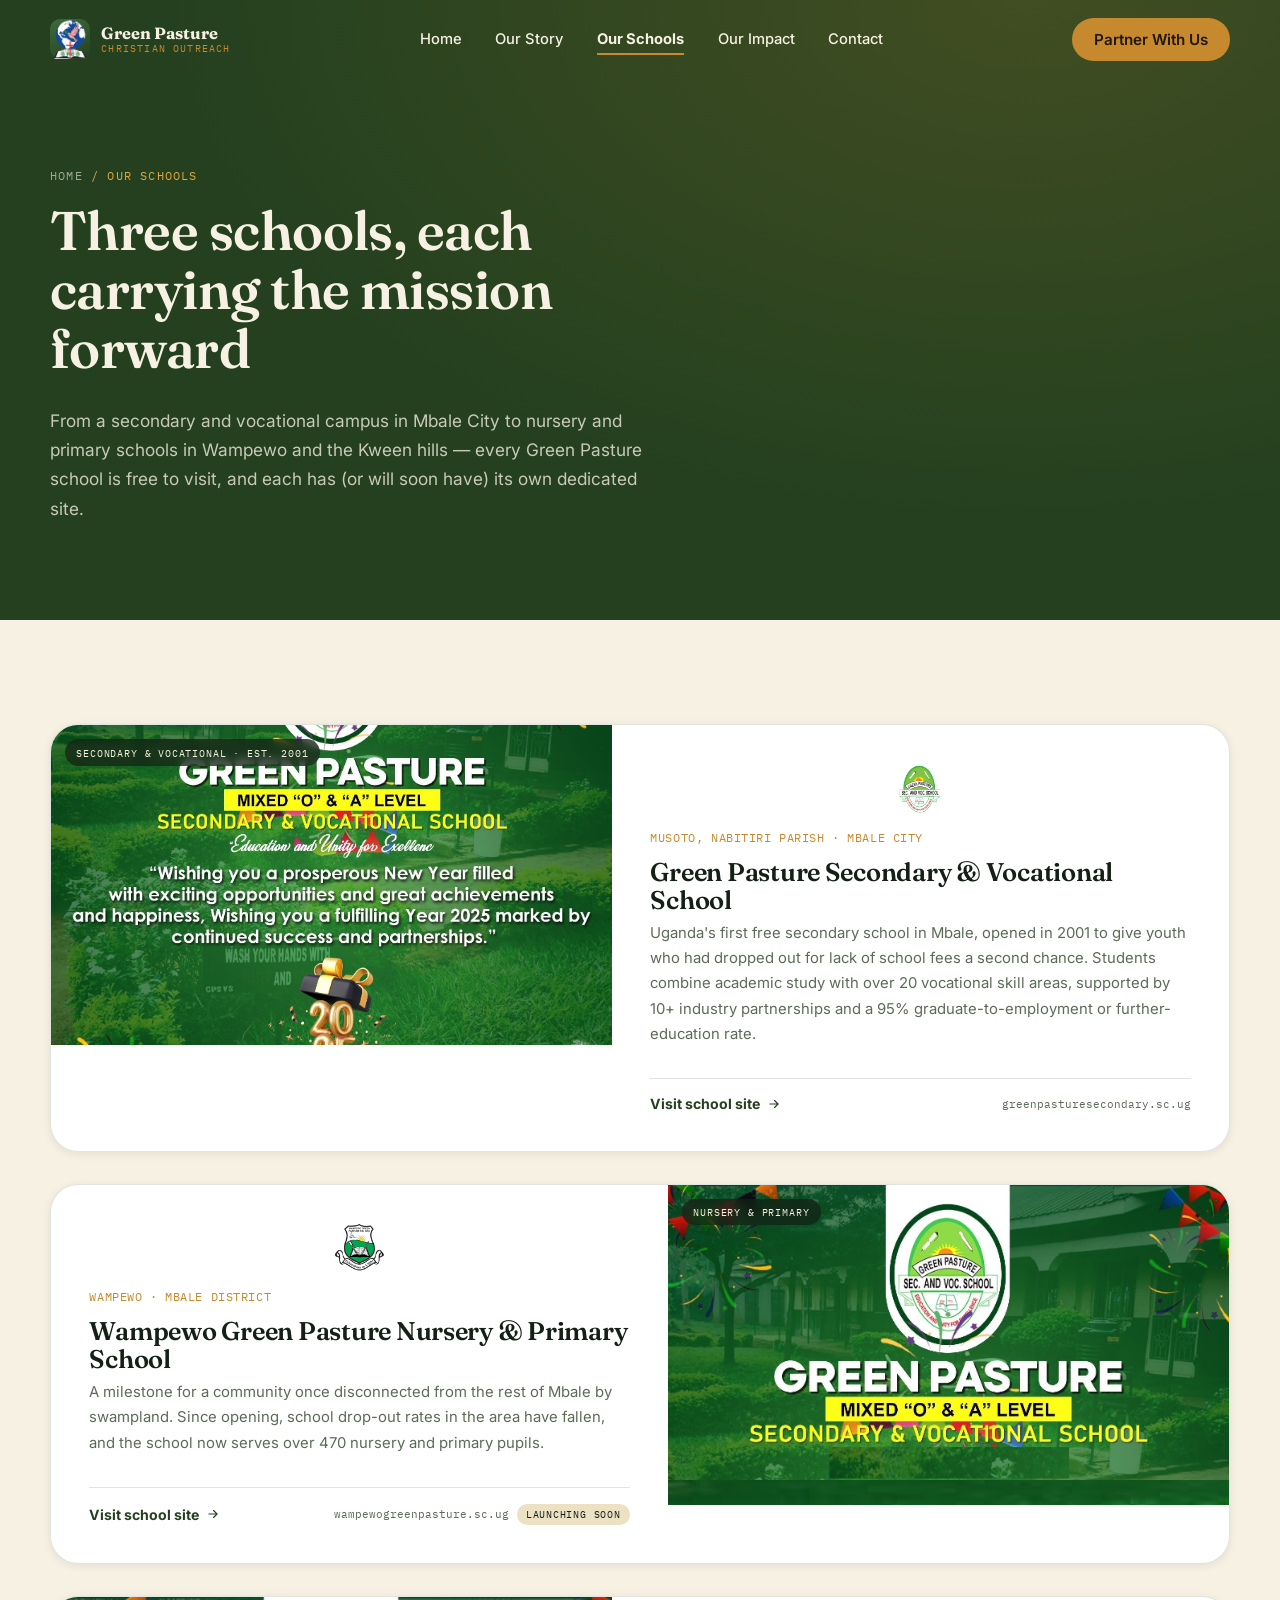
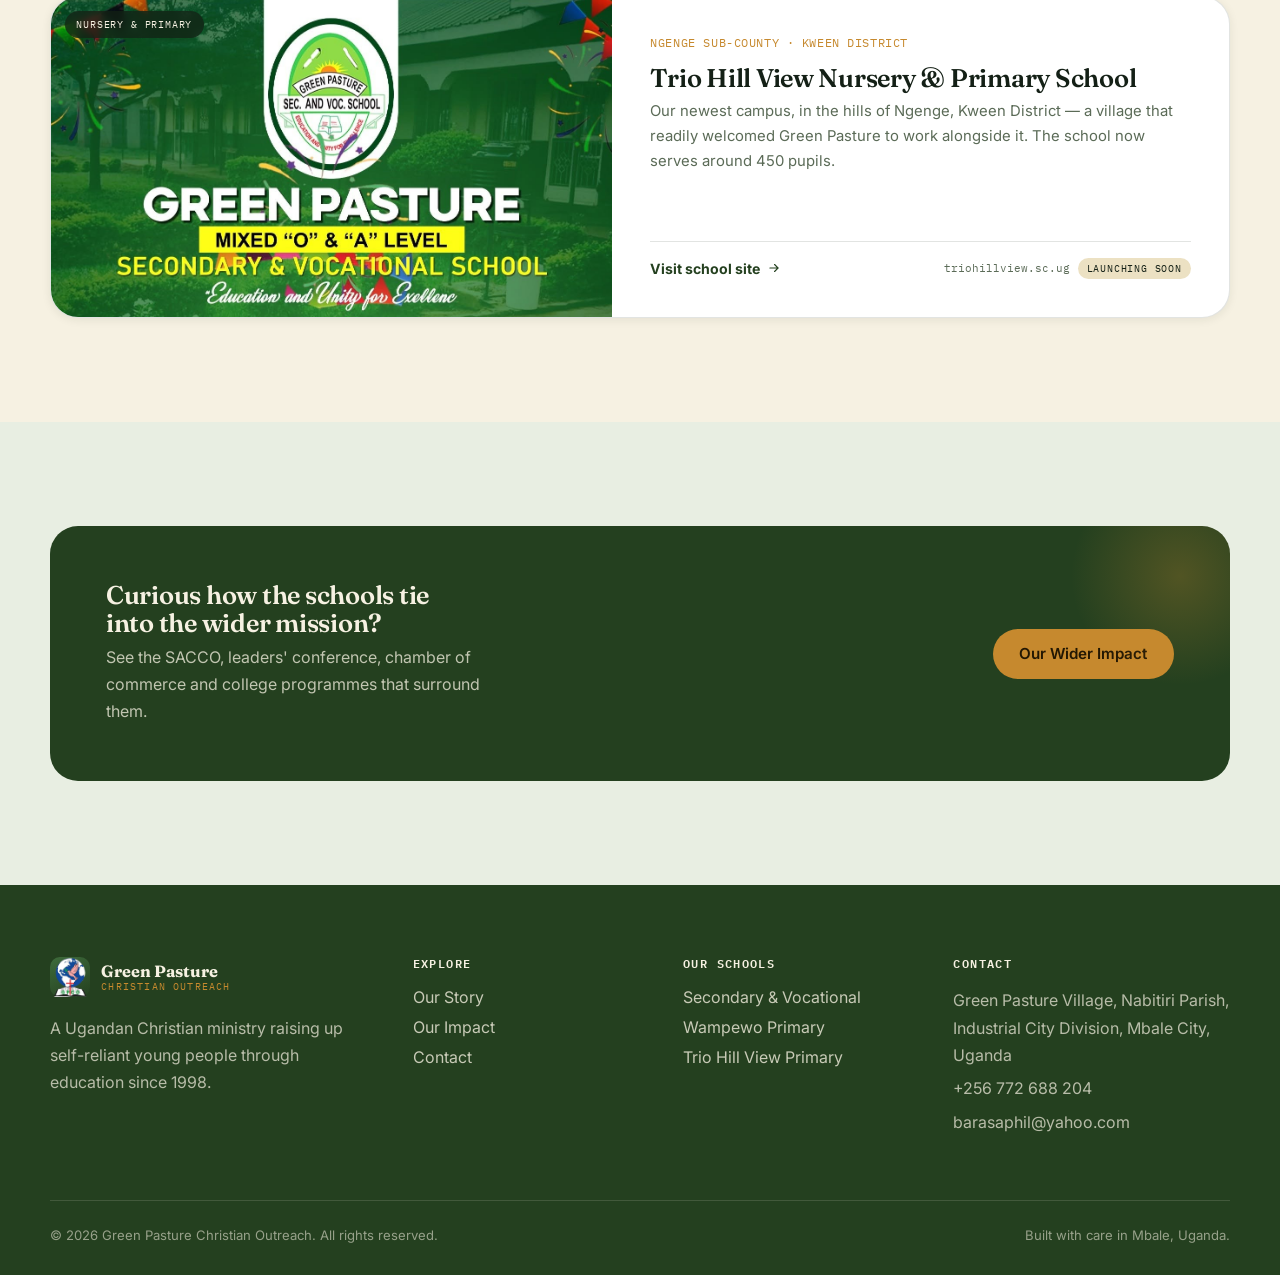
==== schools.html @ 51a28f96 "first commit" ====
<!DOCTYPE html>
<html lang="en">
<head>
<meta charset="UTF-8">
<meta name="viewport" content="width=device-width, initial-scale=1.0">
<title>Our Schools — Green Pasture Christian Outreach</title>
<meta name="description" content="The three Green Pasture schools: Secondary & Vocational in Mbale City, Wampewo Primary in Mbale District, and Trio Hill View Primary in Kween District.">
<link rel="preconnect" href="https://fonts.googleapis.com">
<link rel="preconnect" href="https://fonts.gstatic.com" crossorigin>
<link href="https://fonts.googleapis.com/css2?family=Fraunces:ital,opsz,wght@0,9..144,400;0,9..144,600;0,9..144,700;1,9..144,500&family=Inter:wght@400;500;600;700;800&family=IBM+Plex+Mono:wght@400;500&display=swap" rel="stylesheet">
<link rel="stylesheet" href="css/style.css">
<link rel="stylesheet" href="css/pages.css">
<link rel="stylesheet" href="css/responsive.css">
<link rel="icon" type="image/x-icon" href="favicon_io/favicon.ico">
<link rel="icon" type="image/png" sizes="16x16" href="favicon_io/favicon-16x16.png">
<link rel="icon" type="image/png" sizes="32x32" href="favicon_io/favicon-32x32.png">
<link rel="apple-touch-icon" sizes="180x180" href="favicon_io/apple-touch-icon.png">
<link rel="manifest" href="favicon_io/site.webmanifest">
</head>
<body>

<div class="nav-scrim"></div>
<header class="site-header">
  <div class="container">
    <a href="index.html" class="brand">
      <span class="brand-mark"><img src="assets/logos/gpcologo.png" alt="GPCO Logo" style="height: 40px; width: auto; object-fit: contain;"></span>
      <span class="brand-text"><strong>Green Pasture</strong><span>Christian Outreach</span></span>
    </a>
    <nav class="nav-links" id="site-nav" aria-label="Main">
      <a href="index.html">Home</a>
      <a href="about.html">Our Story</a>
      <a href="schools.html" class="active">Our Schools</a>
      <a href="impact.html">Our Impact</a>
      <a href="contact.html">Contact</a>
      <a href="contact.html" class="btn btn-gold nav-drawer-cta">Partner With Us</a>
    </nav>
    <div class="nav-cta">
      <a href="contact.html" class="btn btn-gold" style="padding:.7rem 1.3rem;">Partner With Us</a>
      <button class="nav-toggle" type="button" aria-label="Open menu" aria-expanded="false" aria-controls="site-nav"><span></span></button>
    </div>
  </div>
</header>

<section class="page-hero">
  <div class="container">
    <div class="crumb"><a href="index.html">Home</a> / Our Schools</div>
    <h1>Three schools, each carrying the mission forward</h1>
    <p>From a secondary and vocational campus in Mbale City to nursery and primary schools in Wampewo and the Kween hills — every Green Pasture school is free to visit, and each has (or will soon have) its own dedicated site.</p>
  </div>
</section>

<section class="section">
  <div class="container">

    <article class="school-card school-feature reveal">
      <div class="media">
        <img src="assets/images/green.jpg" alt="Green Pasture Secondary and Vocational School">
        <span class="tag">Secondary &amp; Vocational &middot; est. 2001</span>
      </div>
      <div class="body">
        <img src="assets/logos/gpsvs.png" alt="GPSVS Logo" style="height: 50px; width: auto; object-fit: contain; display: block; margin-bottom: 1rem;">
        <span class="locality">Musoto, Nabitiri Parish &middot; Mbale City</span>
        <h3>Green Pasture Secondary &amp; Vocational School</h3>
        <p>Uganda's first free secondary school in Mbale, opened in 2001 to give youth who had dropped out for lack of school fees a second chance. Students combine academic study with over 20 vocational skill areas, supported by 10+ industry partnerships and a 95% graduate-to-employment or further-education rate.</p>
        <div class="link-row">
          <a href="https://greenpasturesecondary.sc.ug" target="_blank" rel="noopener">Visit school site
            <svg viewBox="0 0 24 24" fill="none"><path d="M5 12h14M13 6l6 6-6 6" stroke="currentColor" stroke-width="2" stroke-linecap="round"/></svg>
          </a>
          <span class="status">greenpasturesecondary.sc.ug</span>
        </div>
      </div>
    </article>

    <article class="school-card school-feature reverse reveal">
      <div class="body">
        <img src="assets/logos/wampewogp.png" alt="Wampewo GP Logo" style="height: 50px; width: auto; object-fit: contain; display: block; margin-bottom: 1rem;">
        <span class="locality">Wampewo &middot; Mbale District</span>
        <h3>Wampewo Green Pasture Nursery &amp; Primary School</h3>
        <p>A milestone for a community once disconnected from the rest of Mbale by swampland. Since opening, school drop-out rates in the area have fallen, and the school now serves over 470 nursery and primary pupils.</p>
        <div class="link-row">
          <a href="https://wampewogreenpasture.sc.ug" target="_blank" rel="noopener">Visit school site
            <svg viewBox="0 0 24 24" fill="none"><path d="M5 12h14M13 6l6 6-6 6" stroke="currentColor" stroke-width="2" stroke-linecap="round"/></svg>
          </a>
          <span class="status">wampewogreenpasture.sc.ug<span class="badge-soon">Launching soon</span></span>
        </div>
      </div>
      <div class="media">
        <img src="assets/images/green1.jpg" alt="Wampewo Green Pasture Nursery and Primary School">
        <span class="tag">Nursery &amp; Primary</span>
      </div>
    </article>

    <article class="school-card school-feature reveal">
      <div class="media">
        <img src="assets/images/green2.jpg" alt="Trio Hill View Nursery and Primary School">
        <span class="tag">Nursery &amp; Primary</span>
      </div>
      <div class="body">
        <span class="locality">Ngenge Sub-County &middot; Kween District</span>
        <h3>Trio Hill View Nursery &amp; Primary School</h3>
        <p>Our newest campus, in the hills of Ngenge, Kween District — a village that readily welcomed Green Pasture to work alongside it. The school now serves around 450 pupils.</p>
        <div class="link-row">
          <a href="https://triohillview.sc.ug" target="_blank" rel="noopener">Visit school site
            <svg viewBox="0 0 24 24" fill="none"><path d="M5 12h14M13 6l6 6-6 6" stroke="currentColor" stroke-width="2" stroke-linecap="round"/></svg>
          </a>
          <span class="status">triohillview.sc.ug<span class="badge-soon">Launching soon</span></span>
        </div>
      </div>
    </article>

  </div>
</section>

<section class="section section-alt">
  <div class="container">
    <div class="cta-band reveal">
      <div>
        <h3>Curious how the schools tie into the wider mission?</h3>
        <p>See the SACCO, leaders' conference, chamber of commerce and college programmes that surround them.</p>
      </div>
      <div class="cta-actions">
        <a href="impact.html" class="btn btn-gold">Our Wider Impact</a>
      </div>
    </div>
  </div>
</section>

<footer class="site-footer">
  <div class="container">
    <div class="footer-grid">
      <div class="footer-brand">
        <a href="index.html" class="brand">
          <span class="brand-mark"><img src="assets/logos/gpcologo.png" alt="GPCO Logo" style="height: 40px; width: auto; object-fit: contain;"></span>
          <span class="brand-text"><strong>Green Pasture</strong><span>Christian Outreach</span></span>
        </a>
        <p style="margin-top:1.1rem;max-width:32ch;">A Ugandan Christian ministry raising up self-reliant young people through education since 1998.</p>
      </div>
      <div>
        <h4>Explore</h4>
        <ul>
          <li><a href="about.html">Our Story</a></li>
          <li><a href="impact.html">Our Impact</a></li>
          <li><a href="contact.html">Contact</a></li>
        </ul>
      </div>
      <div>
        <h4>Our Schools</h4>
        <ul>
          <li><a href="https://greenpasturesecondary.sc.ug" target="_blank" rel="noopener">Secondary &amp; Vocational</a></li>
          <li><a href="https://wampewogreenpasture.sc.ug" target="_blank" rel="noopener">Wampewo Primary</a></li>
          <li><a href="https://triohillview.sc.ug" target="_blank" rel="noopener">Trio Hill View Primary</a></li>
        </ul>
      </div>
      <div>
        <h4>Contact</h4>
        <p style="margin-bottom:.4rem;">Green Pasture Village, Nabitiri Parish, Industrial City Division, Mbale City, Uganda</p>
        <p style="margin-bottom:.4rem;">+256 772 688 204</p>
        <p>barasaphil@yahoo.com</p>
      </div>
    </div>
    <div class="footer-bottom">
      <span>&copy; <span class="js-year">2026</span> Green Pasture Christian Outreach. All rights reserved.</span>
      <span>Built with care in Mbale, Uganda.</span>
    </div>
  </div>
</footer>

<script src="js/main.js"></script>
</body>
</html>
---- css/style.css ----
/* ==========================================================================
   Green Pasture Christian Outreach — Umbrella Site
   Design system: pasture greens + savanna gold + parchment,
   with a single dusk/indigo "signature" moment for the founding story.
   ========================================================================== */

:root{
  /* --- core palette --- */
  --ink:            #142016;   /* near-black pasture green, body text on light */
  --pasture:        #3E6B3B;   /* primary grass green */
  --pasture-deep:   #24401F;   /* deep green, headers/footers */
  --pasture-pale:   #E8EEE2;   /* pale wash for section backgrounds */
  --gold:           #C6892E;   /* savanna / harvest gold accent */
  --gold-bright:    #E0A63E;
  --cream:          #F6F1E2;   /* warm parchment background */
  --sand:           #ECE1C3;   /* secondary neutral surface */
  --dusk:           #1B2140;   /* indigo dusk — the founding-story section */
  --dusk-2:         #2A2F55;
  --dusk-star:      #E8C77E;

  --white: #ffffff;
  --muted: #5B6B57;
  --border: rgba(20, 32, 22, 0.12);

  /* --- type --- */
  --font-display: 'Fraunces', 'Georgia', serif;
  --font-body: 'Inter', -apple-system, BlinkMacSystemFont, sans-serif;
  --font-mono: 'IBM Plex Mono', 'Courier New', monospace;

  /* --- shape & motion --- */
  --radius-sm: 6px;
  --radius-md: 14px;
  --radius-lg: 28px;
  --ease: cubic-bezier(.22,.61,.36,1);

  --shadow-sm: 0 2px 10px rgba(20,32,22,0.08);
  --shadow-md: 0 12px 32px rgba(20,32,22,0.12);
  --shadow-lg: 0 24px 60px rgba(20,32,22,0.18);
}

*, *::before, *::after{ box-sizing: border-box; }
html{ scroll-behavior: smooth; }
@media (prefers-reduced-motion: reduce){
  html{ scroll-behavior: auto; }
  *, *::before, *::after{ animation-duration: 0.01ms !important; animation-iteration-count: 1 !important; transition-duration: 0.01ms !important; scroll-behavior: auto !important; }
}

body{
  margin: 0;
  font-family: var(--font-body);
  color: var(--ink);
  background: var(--cream);
  -webkit-font-smoothing: antialiased;
  overflow-x: hidden;
}

img{ max-width: 100%; display: block; }
a{ color: inherit; text-decoration: none; }
ul{ list-style: none; margin: 0; padding: 0; }
button{ font: inherit; cursor: pointer; }

h1,h2,h3,h4{
  font-family: var(--font-display);
  font-weight: 600;
  line-height: 1.08;
  margin: 0 0 .5em;
  letter-spacing: -0.01em;
}
p{ margin: 0 0 1em; line-height: 1.7; color: var(--muted); }

.container{
  width: min(1180px, 100% - 3rem);
  margin-inline: auto;
}

.eyebrow{
  display: inline-flex;
  align-items: center;
  gap: .55rem;
  font-family: var(--font-mono);
  font-size: .72rem;
  letter-spacing: .16em;
  text-transform: uppercase;
  color: var(--gold);
  margin-bottom: 1rem;
}
.eyebrow::before{
  content: "";
  width: 22px; height: 1px;
  background: var(--gold);
}

.btn{
  display: inline-flex;
  align-items: center;
  gap: .6rem;
  padding: .9rem 1.6rem;
  border-radius: 999px;
  font-weight: 600;
  font-size: .95rem;
  border: 1px solid transparent;
  transition: transform .35s var(--ease), box-shadow .35s var(--ease), background .3s, color .3s;
  white-space: nowrap;
}
.btn-primary{
  background: var(--pasture-deep);
  color: var(--cream);
  box-shadow: var(--shadow-sm);
}
.btn-primary:hover{ transform: translateY(-2px); box-shadow: var(--shadow-md); background: var(--pasture); }
.btn-gold{
  background: var(--gold);
  color: #221703;
}
.btn-gold:hover{ transform: translateY(-2px); box-shadow: var(--shadow-md); background: var(--gold-bright); }
.btn-outline{
  border-color: rgba(246,241,226,.5);
  color: var(--cream);
}
.btn-outline:hover{ background: rgba(246,241,226,.12); transform: translateY(-2px); }
.btn-outline-dark{
  border-color: var(--border);
  color: var(--ink);
}
.btn-outline-dark:hover{ background: var(--pasture-pale); transform: translateY(-2px); }
.btn svg{ width: 16px; height: 16px; transition: transform .3s var(--ease); }
.btn:hover svg{ transform: translateX(3px); }

/* ---------- header ---------- */
.site-header{
  position: fixed;
  top: 0; left: 0; right: 0;
  z-index: 100;
  padding: 1.1rem 0;
  transition: background .4s var(--ease), padding .4s var(--ease), box-shadow .4s var(--ease);
}
.site-header .container{ display: flex; align-items: center; justify-content: space-between; }
.site-header.scrolled{
  background: rgba(246,241,226,.92);
  backdrop-filter: blur(10px);
  padding: .65rem 0;
  box-shadow: 0 1px 0 var(--border);
}
.brand{ display: flex; align-items: center; gap: .7rem; }
.brand-mark{
  width: 40px; height: 40px;
  border-radius: 10px;
  background: linear-gradient(155deg, var(--pasture) 0%, var(--pasture-deep) 100%);
  display: flex; align-items: center; justify-content: center;
  flex-shrink: 0;
}
.brand-mark svg{ width: 22px; height: 22px; }
.brand-text{ line-height: 1.15; }
.brand-text strong{
  display: block;
  font-family: var(--font-display);
  font-size: 1.02rem;
  color: var(--pasture-deep);
}
.site-header.scrolled .brand-text strong{ color: var(--pasture-deep); }
.brand-text span{
  display: block;
  font-family: var(--font-mono);
  font-size: .62rem;
  letter-spacing: .12em;
  text-transform: uppercase;
  color: var(--gold);
}

.site-header:not(.scrolled) .brand-text strong{ color: var(--cream); }

.nav-links{ display: flex; align-items: center; gap: 2.1rem; }
.nav-links a{
  font-size: .92rem;
  font-weight: 500;
  color: var(--cream);
  position: relative;
  padding: .3rem 0;
}
.site-header.scrolled .nav-links a{ color: var(--ink); }
.nav-links a::after{
  content: "";
  position: absolute; left: 0; right: 100%; bottom: -2px;
  height: 2px; background: var(--gold);
  transition: right .3s var(--ease);
}
.nav-links a:hover::after, .nav-links a.active::after{ right: 0; }
.nav-links a.active{ font-weight: 700; }

.nav-drawer-cta{ display: none; }   /* only shown inside the mobile drawer */
.nav-cta{ display: flex; align-items: center; gap: 1rem; }
.nav-toggle{
  display: none;
  width: 44px; height: 44px;
  border-radius: 50%;
  border: 1px solid rgba(246,241,226,.4);
  background: transparent;
  position: relative;
  flex-shrink: 0;
}
.site-header.scrolled .nav-toggle{ border-color: var(--border); }
.nav-toggle span, .nav-toggle span::before, .nav-toggle span::after{
  content: "";
  position: absolute; left: 12px; right: 12px; height: 2px;
  background: var(--cream);
  transition: transform .3s var(--ease), opacity .3s var(--ease), background .3s;
}
.site-header.scrolled .nav-toggle span,
.site-header.scrolled .nav-toggle span::before,
.site-header.scrolled .nav-toggle span::after{ background: var(--ink); }
.nav-toggle span{ top: 21px; }
.nav-toggle span::before{ top: -7px; left: 0; right: 0; }
.nav-toggle span::after{ top: 7px; left: 0; right: 0; }
.nav-toggle.open span{ background: transparent; }
.nav-toggle.open span::before{ transform: translateY(7px) rotate(45deg); }
.nav-toggle.open span::after{ transform: translateY(-7px) rotate(-45deg); }

/* ---------- footer ---------- */
.site-footer{
  background: var(--pasture-deep);
  color: rgba(246,241,226,.82);
  padding: 4.5rem 0 0;
}
.footer-grid{
  display: grid;
  grid-template-columns: 1.4fr 1fr 1fr 1.2fr;
  gap: 2.5rem;
  padding-bottom: 3rem;
  border-bottom: 1px solid rgba(246,241,226,.14);
}
.footer-grid h4{
  color: var(--cream);
  font-family: var(--font-mono);
  font-size: .72rem;
  letter-spacing: .12em;
  text-transform: uppercase;
  font-weight: 600;
  margin-bottom: 1.1rem;
}
.footer-grid p{ color: rgba(246,241,226,.7); }
.footer-grid li{ margin-bottom: .6rem; }
.footer-grid a{ color: rgba(246,241,226,.78); transition: color .25s; }
.footer-grid a:hover{ color: var(--gold-bright); }
.footer-brand .brand-text strong{ color: var(--cream); }
.footer-social{ display: flex; gap: .7rem; margin-top: 1.3rem; }
.footer-social a{
  width: 38px; height: 38px; border-radius: 50%;
  border: 1px solid rgba(246,241,226,.25);
  display: flex; align-items: center; justify-content: center;
}
.footer-social a:hover{ background: var(--gold); border-color: var(--gold); color: #221703; }
.footer-social svg{ width: 16px; height: 16px; }
.footer-bottom{
  display: flex; justify-content: space-between; align-items: center;
  padding: 1.6rem 0 2rem;
  font-size: .82rem;
  color: rgba(246,241,226,.55);
  flex-wrap: wrap;
  gap: .8rem;
}
.footer-bottom a{ color: rgba(246,241,226,.55); }
.footer-bottom a:hover{ color: var(--gold-bright); }

/* ---------- reveal-on-scroll ---------- */
.reveal{ opacity: 0; transform: translateY(28px); transition: opacity .9s var(--ease), transform .9s var(--ease); }
.reveal.is-visible{ opacity: 1; transform: none; }
.reveal-stagger > *{ opacity: 0; transform: translateY(24px); transition: opacity .8s var(--ease), transform .8s var(--ease); }
.reveal-stagger.is-visible > *{ opacity: 1; transform: none; }
.reveal-stagger.is-visible > *:nth-child(1){ transition-delay: .05s; }
.reveal-stagger.is-visible > *:nth-child(2){ transition-delay: .15s; }
.reveal-stagger.is-visible > *:nth-child(3){ transition-delay: .25s; }
.reveal-stagger.is-visible > *:nth-child(4){ transition-delay: .35s; }
.reveal-stagger.is-visible > *:nth-child(5){ transition-delay: .45s; }
.reveal-stagger.is-visible > *:nth-child(6){ transition-delay: .55s; }

/* ---------- page hero (inner pages) ---------- */
.page-hero{
  background: var(--pasture-deep);
  color: var(--cream);
  padding: 10.5rem 0 5rem;
  position: relative;
  overflow: hidden;
}
.page-hero::after{
  content: "";
  position: absolute; inset: 0;
  background: radial-gradient(ellipse at 80% 0%, rgba(198,137,46,.18), transparent 60%);
  pointer-events: none;
}
.page-hero .container{ position: relative; z-index: 1; }
.page-hero h1{ font-size: clamp(2.2rem, 4.5vw, 3.4rem); max-width: 18ch; color: var(--cream); }
.page-hero p{ color: rgba(246,241,226,.78); max-width: 56ch; font-size: 1.08rem; }
.crumb{ font-family: var(--font-mono); font-size: .75rem; letter-spacing: .1em; text-transform: uppercase; color: var(--gold-bright); margin-bottom: 1.2rem; }
.crumb a{ color: rgba(246,241,226,.6); }
.crumb a:hover{ color: var(--cream); }
---- css/pages.css ----
/* ==========================================================================
   Page-specific sections
   ========================================================================== */

/* ---------- HOME HERO ---------- */
.hero{
  position: relative;
  min-height: 100vh;
  display: flex;
  flex-direction: column;
  justify-content: flex-end;
  color: var(--cream);
  overflow: hidden;
}
.hero-media{
  position: absolute; inset: 0;
  background: url('../assets/images/hero-school.jpg') center 38%/cover no-repeat;
}
.hero-media::before{
  content: "";
  position: absolute; inset: 0;
  background:
    linear-gradient(180deg, rgba(20,32,22,.55) 0%, rgba(20,32,22,.35) 35%, rgba(20,32,22,.88) 100%),
    linear-gradient(100deg, rgba(36,64,31,.55), rgba(198,137,46,.12));
}
.hero-inner{ position: relative; z-index: 2; padding: 8rem 0 5.5rem; width: 100%; }
.hero-kicker{
  font-family: var(--font-mono);
  font-size: .78rem;
  letter-spacing: .18em;
  text-transform: uppercase;
  color: var(--gold-bright);
  margin-bottom: 1.3rem;
  display: flex; align-items: center; gap: .6rem;
}
.hero-kicker span.dot{ width: 6px; height: 6px; border-radius: 50%; background: var(--gold-bright); display: inline-block; }
.hero h1{
  font-size: clamp(2.6rem, 6vw, 4.6rem);
  color: var(--cream);
  max-width: 15ch;
  margin-bottom: 1.1rem;
}
.hero h1 em{
  font-style: italic;
  color: var(--gold-bright);
}
.hero-sub{
  font-size: 1.15rem;
  color: rgba(246,241,226,.82);
  max-width: 46ch;
  margin-bottom: 2.3rem;
}
.hero-actions{ display: flex; gap: 1rem; flex-wrap: wrap; margin-bottom: 3.2rem; }
.hero-scroll{
  display: inline-flex; align-items: center; gap: .7rem;
  font-family: var(--font-mono); font-size: .72rem; letter-spacing: .1em; text-transform: uppercase;
  color: rgba(246,241,226,.65);
}
.hero-scroll .line{ width: 34px; height: 1px; background: rgba(246,241,226,.4); position: relative; overflow: hidden; }
.hero-scroll .line::after{
  content: ""; position: absolute; left: -100%; top:0; bottom:0; width: 100%;
  background: var(--gold-bright);
  animation: scrollline 2.4s ease-in-out infinite;
}
@keyframes scrollline{ 0%{ left:-100%; } 50%{ left: 0; } 100%{ left: 100%; } }

.hero-locations{
  position: relative; z-index: 2;
}
.hero-locations .container{
  display: flex; flex-direction: column; align-items: center;
  padding: 1.4rem 0;
}
.hero-locations-logo{ text-align: center; margin-bottom: 1.5rem; }
.hero-locations-logo img{ height: 60px; width: auto; object-fit: contain; margin-inline: auto; }
.hero-locations .loc-row{
  display: grid; grid-template-columns: repeat(3,1fr);
  width: 100%;
  border-top: 1px solid rgba(246,241,226,.18);
  padding-top: 1.4rem;
}
.hero-locations .loc{
  padding: 0 1.4rem;
  border-left: 1px solid rgba(246,241,226,.18);
  font-family: var(--font-mono);
  font-size: .74rem;
  letter-spacing: .04em;
  color: rgba(246,241,226,.75);
}
.hero-locations .loc:first-child{ border-left: none; padding-left: 0; }
.hero-locations .loc b{ display:block; color: var(--cream); font-family: var(--font-body); font-weight: 700; font-size: .92rem; margin-bottom: .2rem; letter-spacing: 0; }

/* ---------- SECTION generic ---------- */
.section{ padding: 6.5rem 0; }
.section-tight{ padding: 4.5rem 0; }
.section-head{ max-width: 62ch; margin-bottom: 3.2rem; }
.section-head.center{ margin-inline: auto; text-align: center; }
.section-alt{ background: var(--pasture-pale); }

/* ---------- SCHOOLS GRID ---------- */
.schools-grid{
  display: grid;
  grid-template-columns: repeat(3, 1fr);
  gap: 1.6rem;
}
.school-card{
  background: var(--white);
  border-radius: var(--radius-lg);
  overflow: hidden;
  box-shadow: var(--shadow-sm);
  border: 1px solid var(--border);
  display: flex; flex-direction: column;
  transition: transform .45s var(--ease), box-shadow .45s var(--ease);
}
.school-card:hover{ transform: translateY(-8px); box-shadow: var(--shadow-lg); }
.school-card .media{
  height: 210px; position: relative; overflow: hidden;
}
.school-card .media img{ width: 100%; height: 100%; object-fit: cover; transition: transform .7s var(--ease); }
.school-card:hover .media img{ transform: scale(1.07); }
.school-card .tag{
  position: absolute; top: 14px; left: 14px;
  background: rgba(20,32,22,.72);
  color: var(--cream);
  font-family: var(--font-mono);
  font-size: .65rem;
  letter-spacing: .08em;
  text-transform: uppercase;
  padding: .4rem .7rem;
  border-radius: 999px;
  backdrop-filter: blur(4px);
}
.school-card .body{ padding: 1.7rem 1.7rem 2rem; display: flex; flex-direction: column; flex: 1; }
.school-card h3{ font-size: 1.3rem; margin-bottom: .4rem; }
.school-card .locality{
  font-family: var(--font-mono); font-size: .72rem; letter-spacing: .05em; text-transform: uppercase;
  color: var(--gold); margin-bottom: .9rem; display:block;
}
.school-card p{ font-size: .93rem; flex: 1; }
.school-card .link-row{
  display: flex; align-items: center; justify-content: space-between;
  margin-top: 1rem; padding-top: 1rem; border-top: 1px solid var(--border);
}
.school-card .link-row a{ font-weight: 700; font-size: .88rem; color: var(--pasture-deep); display: flex; align-items: center; gap: .4rem; }
.school-card .link-row a svg{ width: 14px; height: 14px; transition: transform .3s var(--ease); }
.school-card .link-row a:hover svg{ transform: translateX(3px); }
.school-card .status{ font-family: var(--font-mono); font-size: .68rem; color: var(--muted); }

/* ---------- SCHOOL FEATURE ROWS (schools.html detail cards) ---------- */
.school-feature{
  display: grid;
  grid-template-columns: 1fr 1.1fr;
  margin-bottom: 2rem;
}
.school-feature:last-child{ margin-bottom: 0; }
.school-feature.reverse{ grid-template-columns: 1.1fr 1fr; }
.school-feature.reverse .media{ order: 2; }
.school-feature.reverse .body{ order: 1; }
.school-feature .media{
  position: relative;
  overflow: hidden;
  min-height: 320px;
}
.school-feature .media img{
  width: 100%;
  height: 100%;
  object-fit: cover;
  display: block;
}
.school-feature .body{ padding: 2.4rem; }
.school-feature .body h3{ font-size: 1.6rem; }

/* ---------- DUSK / FOUNDING STORY — signature section ---------- */
.dusk{
  position: relative;
  background: radial-gradient(ellipse 70% 60% at 50% 0%, var(--dusk-2), var(--dusk) 70%);
  color: var(--cream);
  padding: 8rem 0;
  overflow: hidden;
  isolation: isolate;
}
.dusk-stars{ position: absolute; inset: 0; z-index: 0; opacity: .8; }
.dusk-glow{
  position: absolute; left: 50%; top: 18%;
  width: 480px; height: 480px;
  transform: translate(-50%,-50%);
  background: radial-gradient(circle, rgba(232,199,126,.16), transparent 70%);
  z-index: 0;
  animation: duskbreathe 7s ease-in-out infinite;
}
@keyframes duskbreathe{ 0%,100%{ opacity: .55; } 50%{ opacity: 1; } }
.dusk-inner{ position: relative; z-index: 1; max-width: 760px; margin-inline: auto; text-align: center; }
.dusk .eyebrow{ justify-content: center; color: var(--dusk-star); }
.dusk .eyebrow::before{ background: var(--dusk-star); }
.dusk h2{
  font-size: clamp(1.9rem, 3.6vw, 2.7rem);
  color: var(--cream);
  margin-bottom: 1.6rem;
}
.dusk-quote{
  font-family: var(--font-display);
  font-style: italic;
  font-size: clamp(1.15rem, 2vw, 1.45rem);
  line-height: 1.65;
  color: rgba(246,241,226,.92);
  margin: 0 auto 1.8rem;
  max-width: 52ch;
  opacity: 0;
  transform: translateY(14px);
  transition: opacity 1.1s var(--ease), transform 1.1s var(--ease);
}
.dusk.is-visible .dusk-quote{ opacity: 1; transform: none; }
.dusk-quote:nth-of-type(2){ transition-delay: .35s; }
.dusk-quote:nth-of-type(3){ transition-delay: .7s; }
.dusk-attribution{
  font-family: var(--font-mono);
  font-size: .74rem;
  letter-spacing: .08em;
  text-transform: uppercase;
  color: var(--dusk-star);
  opacity: 0;
  transition: opacity 1.1s var(--ease) 1s;
}
.dusk.is-visible .dusk-attribution{ opacity: .85; }
.dusk-verse{
  margin-top: 2.6rem;
  padding-top: 2rem;
  border-top: 1px solid rgba(246,241,226,.15);
  font-family: var(--font-mono);
  font-size: .78rem;
  letter-spacing: .06em;
  color: rgba(246,241,226,.55);
}

/* ---------- STATS BAND ---------- */
.stats-band{
  background: var(--ink);
  color: var(--cream);
  padding: 4rem 0;
}
.stats-grid{
  display: grid; grid-template-columns: repeat(4,1fr);
  gap: 2rem;
}
.stat b{
  display: block;
  font-family: var(--font-display);
  font-size: clamp(2.1rem, 4vw, 3rem);
  color: var(--gold-bright);
  line-height: 1;
  margin-bottom: .5rem;
}
.stat span{
  font-family: var(--font-mono); font-size: .74rem; letter-spacing: .04em;
  color: rgba(246,241,226,.68);
}

/* ---------- PROGRAMS ---------- */
.programs-grid{
  display: grid; grid-template-columns: repeat(2, 1fr); gap: 1.4rem;
}
.program-card{
  background: var(--white);
  border: 1px solid var(--border);
  border-radius: var(--radius-md);
  padding: 2rem;
  position: relative;
  transition: box-shadow .4s var(--ease), transform .4s var(--ease), border-color .4s;
}
.program-card:hover{ box-shadow: var(--shadow-md); transform: translateY(-4px); border-color: transparent; }
.program-card .num{
  font-family: var(--font-mono); font-size: .72rem; color: var(--gold); letter-spacing: .1em; margin-bottom: 1rem; display:block;
}
.program-card h3{ font-size: 1.2rem; margin-bottom: .6rem; }
.program-card p{ font-size: .92rem; margin-bottom: 0; }

/* ---------- PARTNERS ---------- */
.partners-row{
  display: flex; align-items: center; justify-content: space-between; gap: 2rem; flex-wrap: wrap;
}
.partner-logo{
  display: flex; align-items: center; gap: .8rem;
  padding: .9rem 1.3rem;
  background: var(--white);
  border: 1px solid var(--border);
  border-radius: 999px;
  font-weight: 600; font-size: .88rem;
}
.partner-logo img{ width: 30px; height: 30px; border-radius: 50%; object-fit: cover; }

/* ---------- ORIGIN / TIMELINE (about page) ---------- */
.timeline{ position: relative; padding-left: 2.4rem; }
.timeline::before{
  content: ""; position: absolute; left: 6px; top: 6px; bottom: 6px; width: 2px;
  background: linear-gradient(var(--gold), var(--pasture));
}
.tl-item{ position: relative; padding-bottom: 2.6rem; }
.tl-item:last-child{ padding-bottom: 0; }
.tl-item::before{
  content: ""; position: absolute; left: -2.4rem; top: 4px;
  width: 14px; height: 14px; border-radius: 50%;
  background: var(--cream); border: 3px solid var(--gold);
}
.tl-item .yr{ font-family: var(--font-mono); font-size: .78rem; letter-spacing: .06em; color: var(--gold); display:block; margin-bottom: .3rem; }
.tl-item h4{ font-size: 1.15rem; margin-bottom: .4rem; }
.tl-item p{ font-size: .94rem; }

/* ---------- VALUES ---------- */
.values-grid{ display: grid; grid-template-columns: repeat(5, 1fr); gap: 1rem; }
.value-pill{
  text-align: center; padding: 1.6rem 1rem;
  border: 1px solid var(--border); border-radius: var(--radius-md);
  background: var(--white);
}
.value-pill span{ font-family: var(--font-mono); font-size: .68rem; color: var(--gold); display:block; margin-bottom:.5rem; letter-spacing: .08em; }
.value-pill b{ font-family: var(--font-display); font-size: 1.02rem; font-weight: 600; }
.values-grid.cols-4{ grid-template-columns: repeat(4, 1fr); }

/* ---------- QUOTE / MESSAGE BLOCK ---------- */
.message-block{
  display: grid; grid-template-columns: .8fr 1.2fr; gap: 3rem; align-items: center;
}
.message-block img{ border-radius: var(--radius-lg); box-shadow: var(--shadow-md); }
.message-block blockquote{
  font-family: var(--font-display); font-style: italic; font-size: 1.3rem;
  color: var(--pasture-deep); margin: 0 0 1.2rem; line-height: 1.55;
}
.message-block cite{ font-family: var(--font-mono); font-size: .78rem; letter-spacing: .05em; color: var(--muted); font-style: normal; }
.message-block.split-even{ grid-template-columns: 1fr 1fr; margin-bottom: 3rem; }

/* ---------- CONTACT ---------- */
.contact-grid{ display: grid; grid-template-columns: 1fr 1fr; gap: 3rem; }
.contact-card{
  background: var(--white); border: 1px solid var(--border); border-radius: var(--radius-md);
  padding: 1.4rem 1.6rem; margin-bottom: 1rem; display: flex; gap: 1rem; align-items: flex-start;
}
.contact-card .ic{
  width: 40px; height: 40px; border-radius: 50%; background: var(--pasture-pale);
  display: flex; align-items:center; justify-content:center; flex-shrink:0;
}
.contact-card .ic svg{ width: 18px; height:18px; color: var(--pasture-deep); }
.contact-card h4{ font-size: .95rem; margin-bottom: .25rem; }
.contact-card p{ font-size: .88rem; margin: 0; }

.form-field{ margin-bottom: 1.2rem; }
.form-field label{ display:block; font-family: var(--font-mono); font-size: .72rem; letter-spacing: .05em; text-transform: uppercase; color: var(--muted); margin-bottom: .5rem; }
.form-field input, .form-field select, .form-field textarea{
  width: 100%; padding: .85rem 1rem; border-radius: var(--radius-sm); border: 1px solid var(--border);
  background: var(--white); font-family: var(--font-body); font-size: .95rem; color: var(--ink);
  transition: border-color .25s, box-shadow .25s;
}
.form-field input:focus, .form-field select:focus, .form-field textarea:focus{
  outline: none; border-color: var(--pasture); box-shadow: 0 0 0 3px rgba(62,107,59,.15);
}
.form-row{ display: grid; grid-template-columns: 1fr 1fr; gap: 1rem; }

/* Custom dropdown — built by main.js from <select>; only displayed on mobile (see responsive.css).
   The list is always exactly as wide as the field, so it can never spill outside the screen. */
.cselect{ display: none; position: relative; }
.cselect-btn{
  width: 100%; display: flex; align-items: center; justify-content: space-between; gap: .8rem;
  text-align: left; padding: .85rem 1rem; min-height: 48px;
  border-radius: var(--radius-sm); border: 1px solid var(--border);
  background: var(--white); color: var(--ink);
  font-family: var(--font-body); font-size: 1rem;
  transition: border-color .25s, box-shadow .25s;
}
.cselect-btn > span{ overflow: hidden; text-overflow: ellipsis; white-space: nowrap; min-width: 0; }
.cselect-btn svg{ width: 16px; height: 16px; flex-shrink: 0; color: var(--muted); transition: transform .25s var(--ease); }
.cselect.open .cselect-btn svg{ transform: rotate(180deg); }
.cselect-btn:focus-visible, .cselect.open .cselect-btn{
  outline: none; border-color: var(--pasture); box-shadow: 0 0 0 3px rgba(62,107,59,.15);
}
.cselect-list{
  position: absolute; left: 0; right: 0; top: calc(100% + 6px); z-index: 30;
  margin: 0; padding: .35rem; list-style: none;
  background: var(--white); border: 1px solid var(--border); border-radius: var(--radius-md);
  box-shadow: var(--shadow-md);
  max-height: min(15rem, 45vh); overflow-y: auto; overscroll-behavior: contain;
  opacity: 0; visibility: hidden; transform: translateY(-6px);
  transition: opacity .2s, transform .2s var(--ease), visibility 0s linear .2s;
}
.cselect.open .cselect-list{ opacity: 1; visibility: visible; transform: none; transition: opacity .2s, transform .2s var(--ease), visibility 0s; }
.cselect.up .cselect-list{ top: auto; bottom: calc(100% + 6px); transform: translateY(6px); }
.cselect.up.open .cselect-list{ transform: none; }
.cselect-list li{
  display: flex; align-items: center; justify-content: space-between; gap: .6rem;
  min-height: 44px; padding: .65rem .85rem; border-radius: 8px;
  font-size: .98rem; cursor: pointer; -webkit-tap-highlight-color: transparent;
}
.cselect-list li.is-active{ background: rgba(62,107,59,.10); }
.cselect-list li[aria-selected="true"]{ background: var(--pasture-pale); color: var(--pasture-deep); font-weight: 600; }
.cselect-list li[aria-selected="true"]::after{
  content: ""; width: 6px; height: 11px; flex-shrink: 0;
  border: solid var(--pasture); border-width: 0 2px 2px 0; transform: rotate(45deg) translate(-2px,-2px);
}
.form-note{ font-size: .82rem; color: var(--muted); margin-top: .8rem; }

/* ---------- CTA BAND ---------- */
.cta-band{
  background: var(--pasture-deep);
  color: var(--cream);
  border-radius: var(--radius-lg);
  padding: 3.5rem;
  display: flex; align-items: center; justify-content: space-between; gap: 2rem; flex-wrap: wrap;
  position: relative; overflow: hidden;
}
.cta-band::after{
  content:""; position:absolute; right: -60px; top: -60px; width: 220px; height: 220px; border-radius:50%;
  background: radial-gradient(circle, rgba(198,137,46,.28), transparent 70%);
}
.cta-band h3{ color: var(--cream); font-size: 1.6rem; max-width: 22ch; margin-bottom: .4rem; }
.cta-band p{ color: rgba(246,241,226,.75); margin: 0; max-width: 40ch; }
.cta-band .cta-actions{ display:flex; gap: 1rem; flex-wrap: wrap; }

/* ---------- 404 / coming soon badge ---------- */
.badge-soon{
  display:inline-block; font-family: var(--font-mono); font-size: .62rem; letter-spacing:.08em; text-transform:uppercase;
  padding:.25rem .55rem; border-radius: 999px; background: var(--sand); color: var(--ink); margin-left:.5rem;
}


/* ---------- FEATURED VIDEOS ---------- */
.featured-videos{
  background: var(--white);
}
.featured-videos-grid{
  display: grid;
  grid-template-columns: repeat(2, minmax(0, 1fr));
  gap: 1.6rem;
}
.video-card{
  min-width: 0;
  overflow: hidden;
  border-radius: var(--radius-lg);
  background: var(--white);
  border: 1px solid var(--border);
  box-shadow: var(--shadow-sm);
}
.video-frame{
  position: relative;
  width: 100%;
  aspect-ratio: 560 / 322;
  overflow: hidden;
  background: #111;
}
.video-frame iframe{
  position: absolute;
  inset: 0;
  display: block;
  width: 100%;
  height: 100%;
  max-width: 100%;
  border: 0;
}

@media (max-width: 760px){
  .featured-videos-grid{
    grid-template-columns: 1fr;
  }
}

@media (max-width: 480px){
  .featured-videos{
    padding-top: 4.5rem;
    padding-bottom: 4.5rem;
  }
}
---- css/responsive.css ----
/* ==========================================================================
   Responsive rules
   Breakpoints: 1024 (tablet), 860 (nav switch), 680 (large phone),
   560 (phone), 400 (small phone), 340 (very small phone)
   ========================================================================== */

/* ---------- 1024px — tablets / small laptops ---------- */
@media (max-width: 1024px){
  .schools-grid{ grid-template-columns: repeat(2, 1fr); }
  .stats-grid{ grid-template-columns: repeat(2, 1fr); row-gap: 2.2rem; }
  .programs-grid{ grid-template-columns: 1fr; }
  .values-grid, .values-grid.cols-4{ grid-template-columns: repeat(3, 1fr); }
  .message-block, .message-block.split-even{ grid-template-columns: 1fr; margin-bottom: 2.4rem; }
  .message-block img{ max-width: 380px; margin-inline: auto; }
  .contact-grid{ grid-template-columns: 1fr; }
  .footer-grid{ grid-template-columns: 1fr 1fr; }
  .school-feature, .school-feature.reverse{ grid-template-columns: 1fr; gap: 0; }
  .school-feature .media, .school-feature.reverse .media{ order: 0; min-height: 280px; }
  .school-feature .body, .school-feature.reverse .body{ order: 1; }
}

/* ---------- 860px — mobile nav takes over ---------- */
@media (max-width: 860px){
  /* ----- mobile menu (hamburger + slide-in drawer) ----- */
  /* backdrop-filter on the header would trap the fixed drawer inside it, so drop it on mobile */
  .site-header.scrolled{ -webkit-backdrop-filter: none; backdrop-filter: none; background: rgba(246,241,226,.97); }
  .nav-cta{ position: relative; z-index: 95; }           /* keeps the toggle (X) above the drawer */
  .nav-cta .btn{ transition: opacity .25s; }
  .nav-toggle{ display: block; transition: background .3s, border-color .3s; }

  .nav-links{
    position: fixed; top: 0; right: 0; bottom: 0; left: auto;
    width: min(340px, 86vw); height: 100vh; height: 100dvh;
    background: linear-gradient(170deg, var(--pasture-deep) 0%, #1a3016 100%);
    box-shadow: -24px 0 60px rgba(10,20,10,.35);
    flex-direction: column; align-items: stretch; justify-content: flex-start;
    padding: 5.4rem 1.8rem calc(1.6rem + env(safe-area-inset-bottom, 0px));
    gap: 0;
    transform: translateX(100%);
    visibility: hidden;                                    /* closed links can't be tabbed to */
    transition: transform .45s var(--ease), visibility 0s linear .45s;
    z-index: 90;
    overflow-y: auto; overscroll-behavior: contain;
  }
  .nav-links.open{ transform: none; visibility: visible; transition: transform .45s var(--ease), visibility 0s; }
  .nav-links::before{
    content: "Menu";
    font-family: var(--font-mono); font-size: .7rem; letter-spacing: .18em; text-transform: uppercase;
    color: var(--gold-bright); margin-bottom: .5rem;
  }
  .nav-links::after{
    content: "Uganda \00B7  Since 1998";
    margin-top: auto; padding-top: 2rem;
    font-family: var(--font-mono); font-size: .68rem; letter-spacing: .14em; text-transform: uppercase;
    color: rgba(246,241,226,.45);
  }
  .nav-links a{
    display: flex; align-items: center; justify-content: space-between;
    min-height: 54px; padding: .9rem 0;
    font-family: var(--font-display); font-size: 1.35rem; font-weight: 600; letter-spacing: -.01em;
    color: var(--cream) !important;
    border-bottom: 1px solid rgba(246,241,226,.12);
    opacity: 0; transform: translateX(18px);
    transition: opacity .4s var(--ease), transform .4s var(--ease), color .2s;
  }
  .nav-links a::after{                                     /* chevron instead of the desktop underline */
    content: ""; position: static; right: auto; bottom: auto;
    width: 8px; height: 8px; background: none;
    border-top: 2px solid currentColor; border-right: 2px solid currentColor;
    transform: rotate(45deg); opacity: .4; transition: opacity .3s;
  }
  .nav-links a.active{ color: var(--gold-bright) !important; }
  .nav-links a.active::after{ opacity: 1; }
  .nav-links a:active{ background: rgba(246,241,226,.06); }
  .nav-links.open a{ opacity: 1; transform: none; }
  .nav-links.open a:nth-child(1){ transition-delay: .10s; }
  .nav-links.open a:nth-child(2){ transition-delay: .15s; }
  .nav-links.open a:nth-child(3){ transition-delay: .20s; }
  .nav-links.open a:nth-child(4){ transition-delay: .25s; }
  .nav-links.open a:nth-child(5){ transition-delay: .30s; }
  .nav-links.open a:nth-child(6){ transition-delay: .36s; }
  .nav-links a.nav-drawer-cta{
    display: inline-flex; justify-content: center;
    margin-top: 1.6rem; min-height: 0; padding: .95rem 1.4rem;
    border-bottom: 0; border-radius: 999px;
    font-family: var(--font-body); font-size: 1rem; font-weight: 700; letter-spacing: 0;
    color: #221703 !important;
  }
  .nav-links a.nav-drawer-cta::after{ display: none; }

  /* toggle turns into a clear X that stays visible on the dark drawer */
  .site-header .nav-toggle.open,
  .site-header.scrolled .nav-toggle.open{ background: rgba(246,241,226,.1); border-color: rgba(246,241,226,.45); }
  .site-header .nav-toggle.open span,
  .site-header.scrolled .nav-toggle.open span{ background: transparent; }
  .site-header .nav-toggle.open span::before,
  .site-header .nav-toggle.open span::after,
  .site-header.scrolled .nav-toggle.open span::before,
  .site-header.scrolled .nav-toggle.open span::after{ background: var(--cream); }

  .nav-scrim{
    position: fixed; inset: 0; background: rgba(14,24,15,.68); -webkit-backdrop-filter: blur(2px); backdrop-filter: blur(2px);
    opacity: 0; pointer-events: none; transition: opacity .4s var(--ease); z-index: 80;
  }
  .nav-scrim.open{ opacity: 1; pointer-events: auto; }

  /* while the menu is open: lock page scroll, clear the header bar, hide the header CTA (it's in the drawer) */
  html.nav-open, html.nav-open body{ overflow: hidden; }
  html.nav-open .site-header, html.nav-open .site-header.scrolled{ background: transparent; box-shadow: none; }
  html.nav-open .site-header .brand-text strong{ color: var(--cream); }
  html.nav-open .nav-cta .btn{ opacity: 0; pointer-events: none; }

  /* ----- dropdowns: swap the native <select> for the contained custom list ----- */
  .cselect{ display: block; }
  .form-field select.has-cselect{ display: none; }
  .form-field input, .form-field textarea{ font-size: 16px; }   /* stops iOS zooming the page on focus */

  .hero-locations .container{ grid-template-columns: 1fr; gap: .9rem; }
  .hero-locations .loc-row{ grid-template-columns: 1fr; row-gap: .9rem; }
  .hero-locations .loc{ border-left: none; padding-left: 0; border-top: 1px solid rgba(246,241,226,.14); padding-top: .9rem; }
  .hero-locations .loc:first-child{ border-top: none; padding-top: 0; }

  .schools-grid{ grid-template-columns: 1fr; }
  .values-grid, .values-grid.cols-4{ grid-template-columns: repeat(2, 1fr); }
  .cta-band{ flex-direction: column; align-items: flex-start; }
  .cta-band .cta-actions{ width: 100%; }
}

/* ---------- 680px — large phones (landscape phones / phablets) ---------- */
@media (max-width: 680px){
  .container{ width: min(1180px, 100% - 2.4rem); }
  .section{ padding: 4.8rem 0; }
  .section-tight{ padding: 3.6rem 0; }
  .section-head{ margin-bottom: 2.4rem; }
  .hero-inner{ padding: 7rem 0 4rem; }
  .hero-actions{ margin-bottom: 2.4rem; }
  .hero-actions .btn{ width: 100%; justify-content: center; }
  .page-hero{ padding: 9rem 0 4rem; }
  .footer-grid{ gap: 2rem; }
  .partners-row{ justify-content: center; text-align: center; }
  .contact-card{ padding: 1.2rem 1.3rem; }
}

/* ---------- 560px — phones ---------- */
@media (max-width: 560px){
  .section{ padding: 4.2rem 0; }
  .stats-grid{ grid-template-columns: 1fr 1fr; }
  .form-row{ grid-template-columns: 1fr; }
  .footer-grid{ grid-template-columns: 1fr; gap: 2rem; }
  .footer-bottom{ flex-direction: column; align-items: flex-start; }
  .page-hero{ padding: 8.5rem 0 3.5rem; }
  .values-grid{ grid-template-columns: 1fr 1fr; }
  .cta-band{ padding: 2.2rem; }
  .cta-band h3{ font-size: 1.35rem; }

  /* "Christian Outreach" tagline stays visible under "Green Pasture" on phones */
  .brand-text strong{ font-size: .95rem; }
  .brand-text span{ font-size: .56rem; letter-spacing: .09em; margin-top: 2px; white-space: nowrap; }
  .site-header:not(.scrolled) .brand-text span{ color: var(--gold-bright); }
  .site-header.scrolled .brand-text span{ color: #9A6614; }
  html.nav-open .site-header .brand-text span{ color: var(--gold-bright); }

  /* hero logo — bigger on phones only (desktop/tablet stay at 60px) */
  .hero-locations-logo{ margin-bottom: 1.2rem; }
  .hero-locations-logo img{ height: 96px; }
  .nav-cta{ gap: .6rem; }
  .nav-cta .btn{ padding: .65rem .9rem; font-size: .82rem; }

  .hero h1{ max-width: 100%; }
  .hero-sub{ max-width: 100%; }
  .hero-scroll{ display: none; }

  .school-card .media{ height: 180px; }
  .school-feature .media, .school-feature.reverse .media{ height: auto; min-height: 220px; }
  .program-card{ padding: 1.5rem; }
  .contact-grid{ gap: 1.6rem; }
  .dusk{ padding: 5.5rem 0; }
  .dusk-verse{ margin-top: 2rem; padding-top: 1.5rem; }

  .timeline{ padding-left: 1.9rem; }
  .tl-item::before{ left: -1.9rem; }
}

/* ---------- 400px — small phones (SE, small Android) ---------- */
@media (max-width: 400px){
  .container{ width: min(1180px, 100% - 2rem); }
  .btn{ padding: .8rem 1.3rem; font-size: .9rem; }
  .eyebrow{ font-size: .66rem; }

  .brand-mark{ width: 34px; height: 34px; }
  .brand-mark svg{ width: 18px; height: 18px; }
  .brand-text strong{ font-size: .88rem; }
  .brand-text span{ font-size: .52rem; letter-spacing: .08em; }
  .nav-toggle{ width: 38px; height: 38px; }
  .nav-cta .btn{ display: none; }

  .hero{ min-height: 100vh; min-height: 100svh; }
  .hero-inner{ padding: 6.5rem 0 3rem; }
  .hero-kicker{ font-size: .7rem; }
  .hero-locations-logo img{ height: 88px; }
  .loc{ font-size: .68rem; }
  .loc b{ font-size: .85rem; }

  .stats-grid{ grid-template-columns: 1fr 1fr; gap: 1.4rem 1rem; }
  .stat b{ font-size: 1.85rem; }
  .values-grid, .values-grid.cols-4{ grid-template-columns: 1fr 1fr; gap: .7rem; }
  .value-pill{ padding: 1.2rem .7rem; }

  .schools-grid{ gap: 1.1rem; }
  .school-card .body{ padding: 1.3rem 1.3rem 1.6rem; }
  .school-card h3{ font-size: 1.15rem; }
  .school-feature .media, .school-feature.reverse .media{ min-height: 190px; }
  .school-feature .body h3{ font-size: 1.3rem; }

  .program-card{ padding: 1.3rem; }
  .contact-card{ flex-direction: column; }
  .contact-card .ic{ width: 34px; height: 34px; }

  .footer-social a{ width: 34px; height: 34px; }
  .footer-bottom{ font-size: .76rem; }

  .cta-band{ padding: 1.8rem; }
  .cta-band .cta-actions .btn{ width: 100%; justify-content: center; }

  .dusk-quote{ font-size: 1.02rem; }
  .message-block img{ max-width: 100%; }
}

/* ---------- 340px — very small phones ---------- */
@media (max-width: 340px){
  .stats-grid{ grid-template-columns: 1fr; }
  .values-grid, .values-grid.cols-4{ grid-template-columns: 1fr; }
  .hero h1{ font-size: 2.1rem; }
  .hero-locations-logo img{ height: 76px; }
  .page-hero h1{ font-size: 1.8rem; }
}

/* ---------- fine-tuning for touch targets & mobile viewport height ---------- */
@media (max-width: 860px){
  a, button{ -webkit-tap-highlight-color: rgba(198,137,46,.25); }
  .hero{ min-height: 100vh; min-height: 100svh; }
}
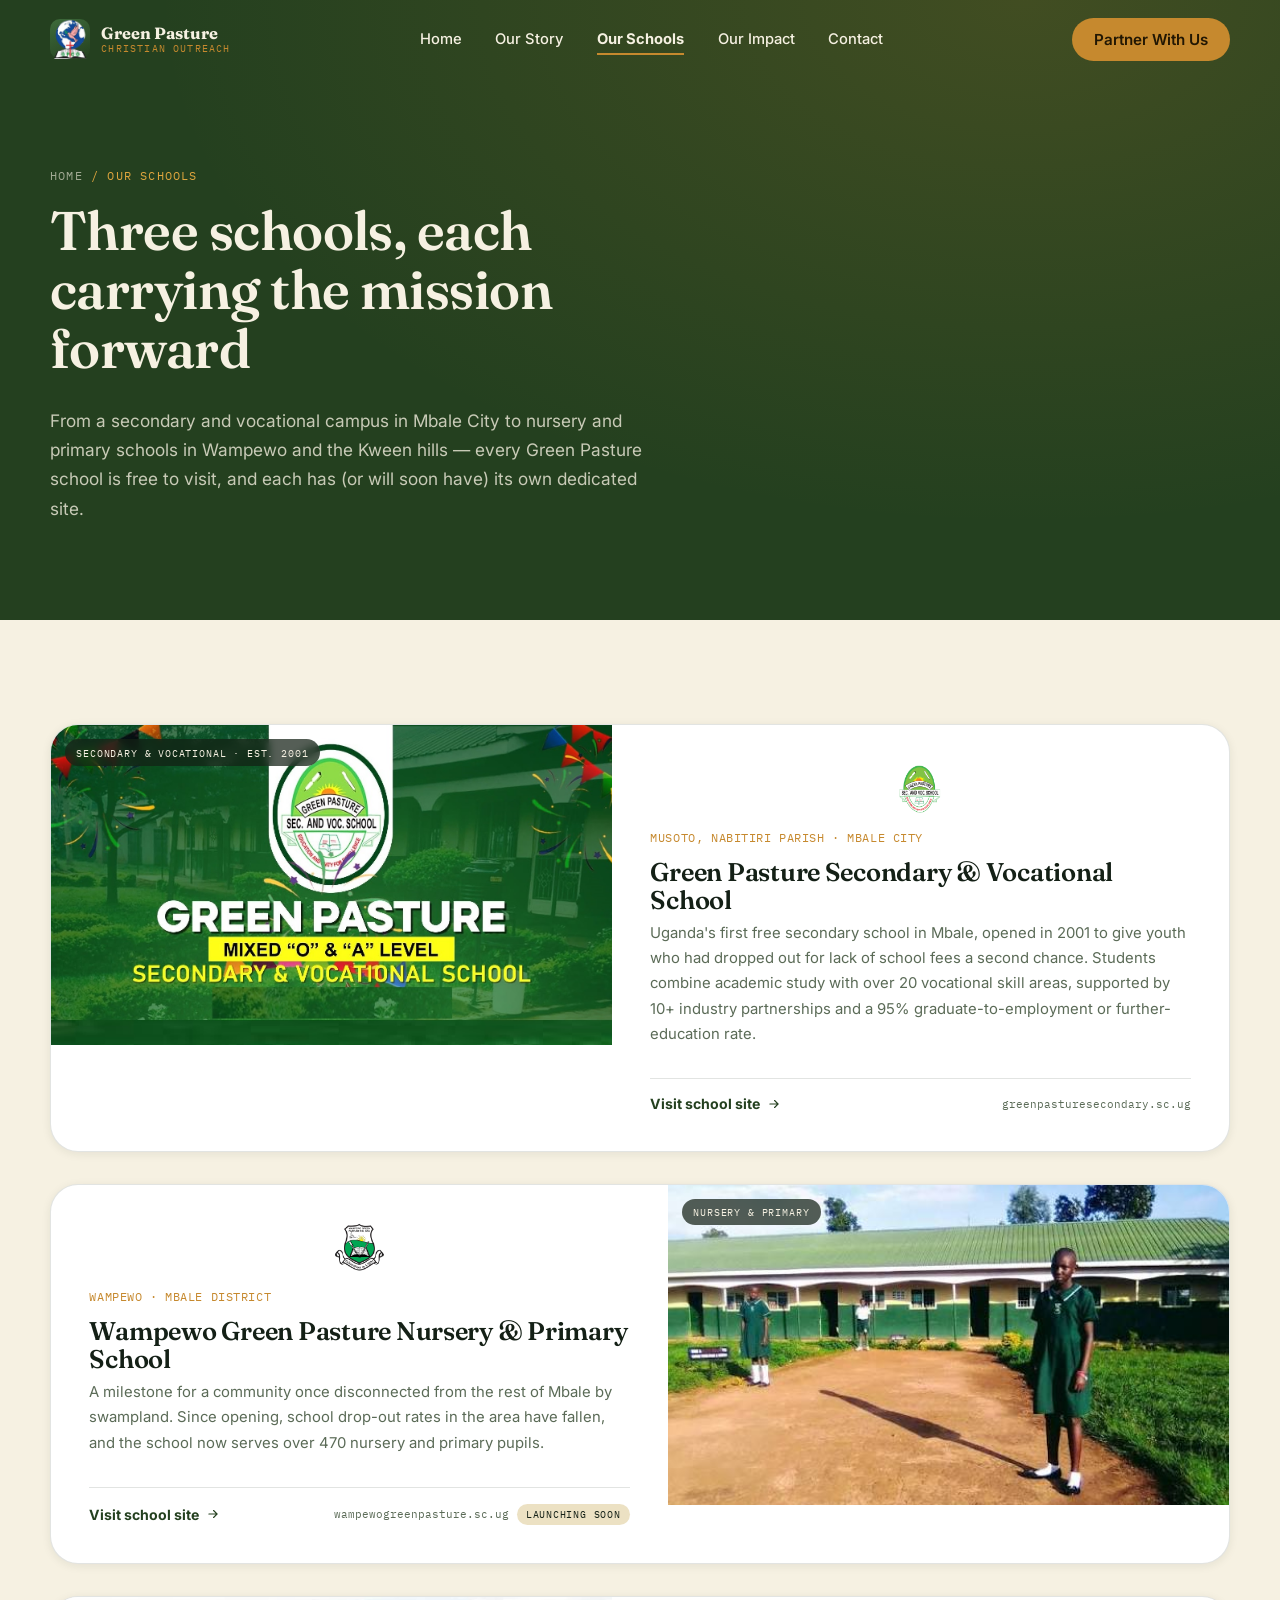
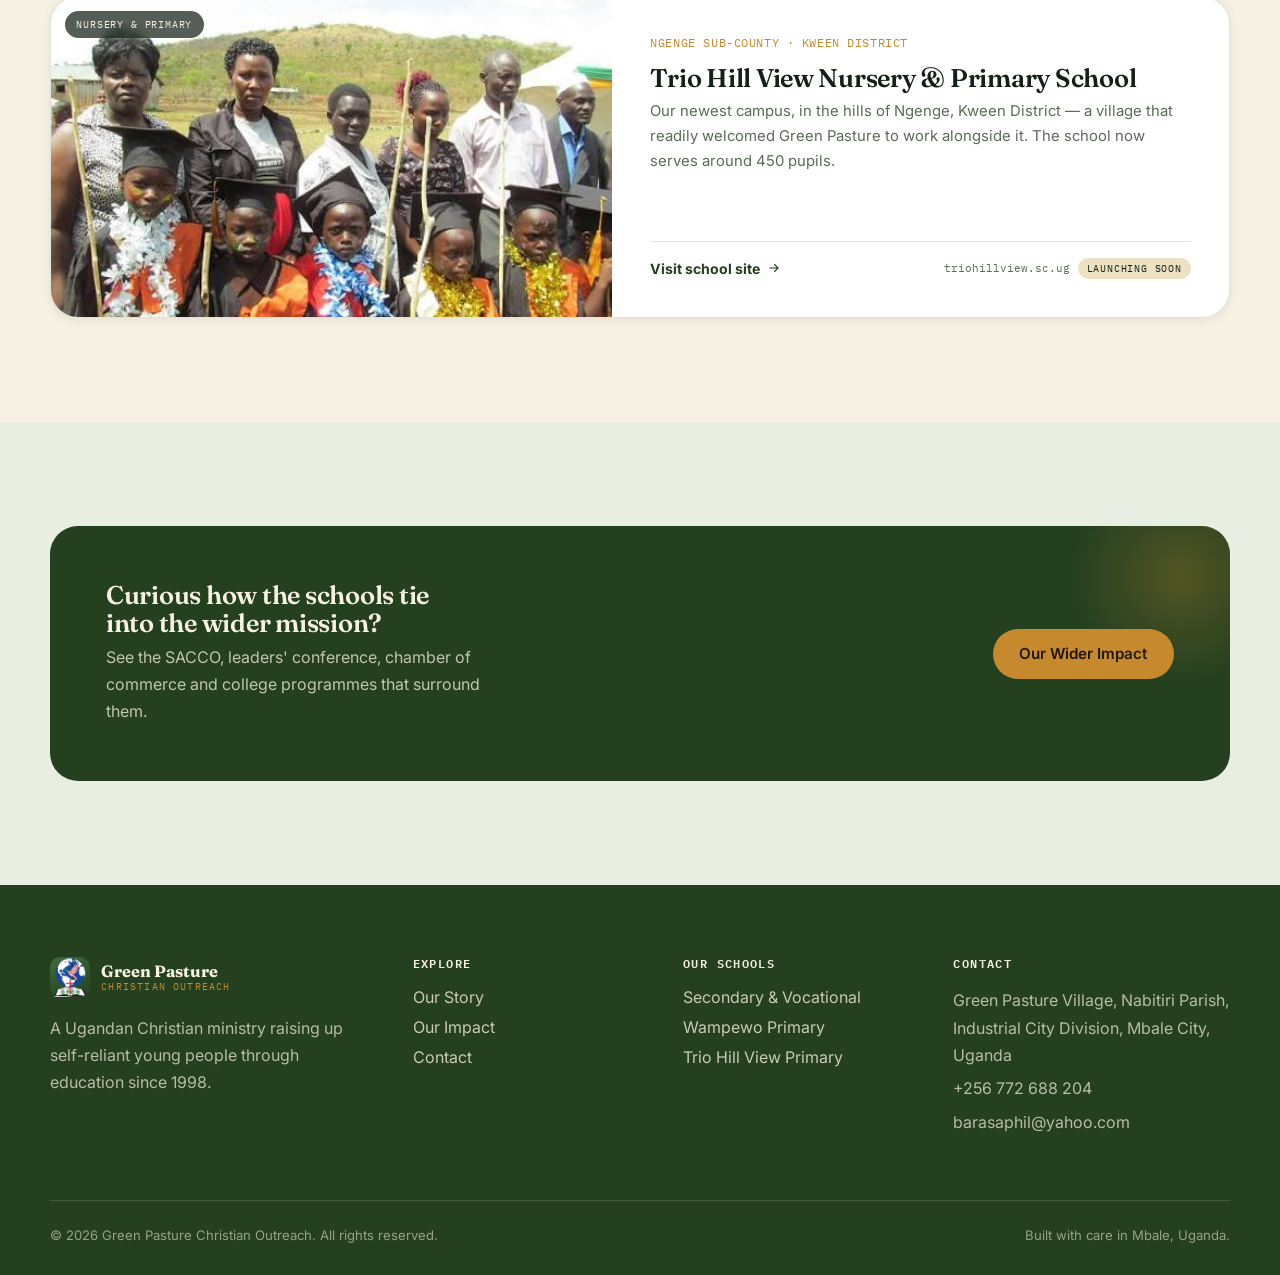
==== commit c7481507: "sch" ====
--- a/schools.html
+++ b/schools.html
@@ -54,7 +54,7 @@
 
     <article class="school-card school-feature reveal">
       <div class="media">
-        <img src="assets/images/green.jpg" alt="Green Pasture Secondary and Vocational School">
+        <img src="assets/images/green1.jpg" alt="Green Pasture Secondary and Vocational School">
         <span class="tag">Secondary &amp; Vocational &middot; est. 2001</span>
       </div>
       <div class="body">
@@ -85,14 +85,14 @@
         </div>
       </div>
       <div class="media">
-        <img src="assets/images/green1.jpg" alt="Wampewo Green Pasture Nursery and Primary School">
+        <img src="assets/images/gpwampewo.jpg" alt="Wampewo Green Pasture Nursery and Primary School">
         <span class="tag">Nursery &amp; Primary</span>
       </div>
     </article>
 
     <article class="school-card school-feature reveal">
       <div class="media">
-        <img src="assets/images/green2.jpg" alt="Trio Hill View Nursery and Primary School">
+        <img src="assets/images/triohillview.jpg" alt="Trio Hill View Nursery and Primary School">
         <span class="tag">Nursery &amp; Primary</span>
       </div>
       <div class="body">
